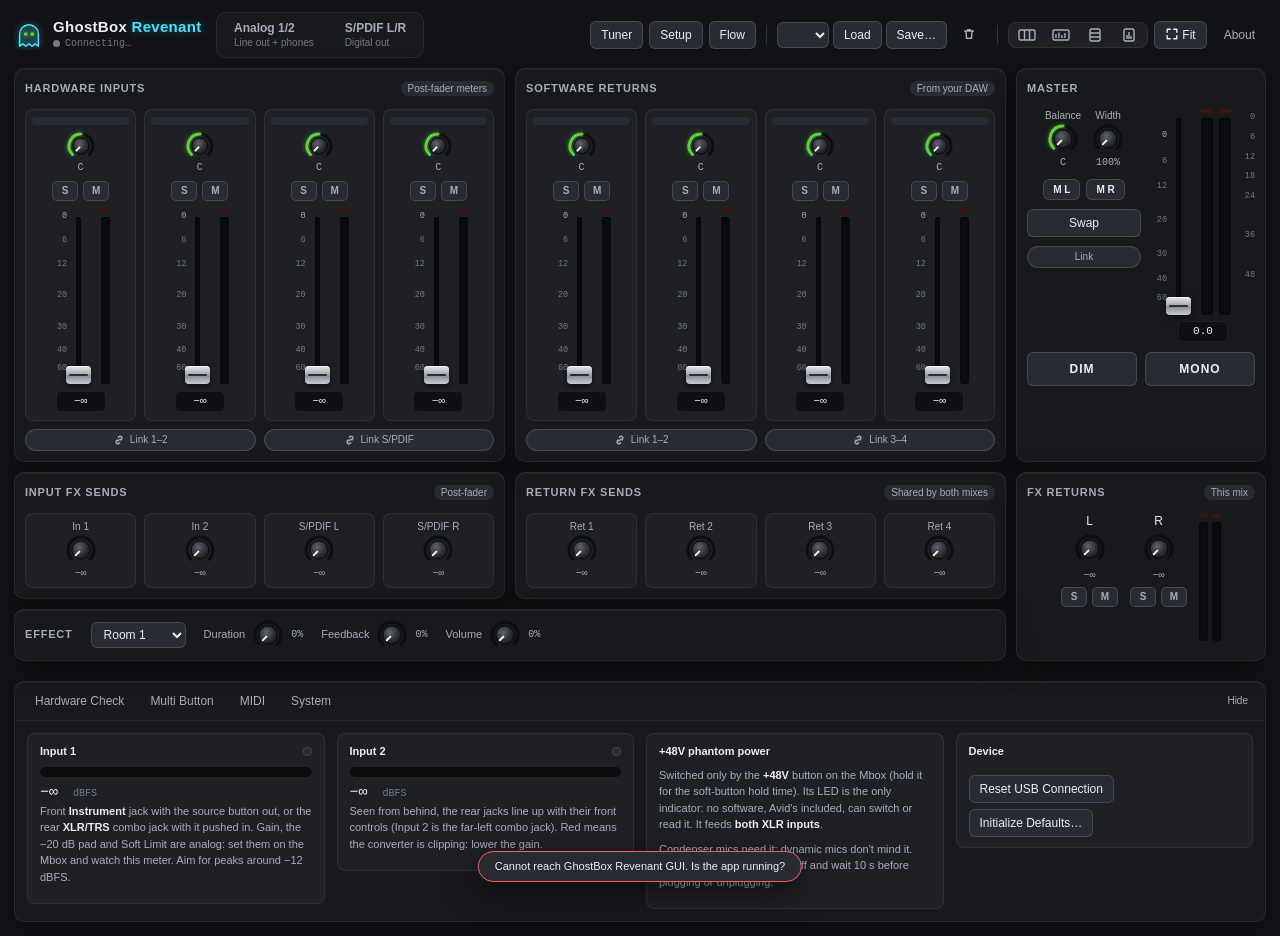
==== Sources/UI/index.html @ afae53c6 "GhostBox Revenant 1.0.0 release candidate An independent macOS Core Audio driver and control panel f" ====
<!DOCTYPE html>
<html lang="en">
<head>
<meta charset="utf-8">
<meta name="viewport" content="width=device-width, initial-scale=1">
<title>GhostBox Revenant</title>
<link rel="stylesheet" href="css/tokens.css">
<link rel="stylesheet" href="css/base.css">
<link rel="stylesheet" href="css/console.css">
<link rel="stylesheet" href="css/controls.css">
<link rel="stylesheet" href="css/panels.css">
<link rel="stylesheet" href="css/layouts.css">
<script type="module" src="js/app.js"></script>
</head>
<body>
<div id="viewport">
<div id="app">

    <header class="topbar">
        <div class="brand" title="GhostBox Revenant: operations center for the Avid Mbox 3">
            <svg class="brand-mark" viewBox="0 0 32 32" aria-hidden="true">
                <path d="M6 28V15a10 10 0 0 1 20 0v13l-3.33-2.5L19.33 28 16 25.5 12.67 28 9.33 25.5z"/>
                <circle cx="12.5" cy="15" r="2"/><circle cx="19.5" cy="15" r="2"/>
            </svg>
            <div class="brand-text">
                <span class="brand-name">GhostBox <b>Revenant</b></span>
                <span class="brand-sub"><span id="brandDot" class="brand-dot"></span><span id="brandSub">Connecting…</span></span>
            </div>
        </div>
        <nav class="mix-switch" role="tablist" aria-label="Stereo mix">
            <button id="tabAnalog" role="tab" data-action="mix" data-arg="analog" title="Mix for Outputs 1/2 and the headphones (⌘1)">
                <span class="seg-title">Analog 1/2</span><span class="seg-sub">Line out + phones</span>
            </button>
            <button id="tabSpdif" role="tab" data-action="mix" data-arg="spdif" title="Mix for Outputs 3/4, the S/PDIF output (⌘2)">
                <span class="seg-title">S/PDIF L/R</span><span class="seg-sub">Digital out</span>
            </button>
        </nav>
        <div class="toolbar">
            <button id="btnTuner" data-action="tuner" title="Tuner (⌘T); also Dim + Mono on the Mbox">Tuner</button>
            <button data-action="setup" title="Clock, latency and panel options (⌘,)">Setup</button>
            <button data-action="flow" title="Signal flow diagram">Flow</button>
            <span class="sep"></span>
            <div class="presets">
                <select id="presetSelect" aria-label="Presets" title="Saved mixer settings"></select>
                <button data-action="loadPreset" title="Load the selected preset">Load</button>
                <button data-action="savePreset" title="Save the current settings as a preset">Save…</button>
                <button class="ghost" data-action="deletePreset" title="Delete the selected preset" aria-label="Delete preset" data-icon="trash"></button>
            </div>
            <span class="sep"></span>
            <div class="segmented layout-switch" role="radiogroup" aria-label="Layout">
                <button data-action="layout" data-arg="horizontal" title="Horizontal (⌥⌘1)" data-icon="horizontal"></button>
                <button data-action="layout" data-arg="horizontal_meters" title="Horizontal, meters only (⌥⌘2)" data-icon="horizontalMeters"></button>
                <button data-action="layout" data-arg="vertical" title="Vertical (⌥⌘3)" data-icon="vertical"></button>
                <button data-action="layout" data-arg="vertical_meters" title="Vertical, meters only (⌥⌘4)" data-icon="verticalMeters"></button>
            </div>
            <button id="btnFit" class="toggle" data-action="fit" title="Fit the whole panel in the window (⌘9)" data-icon="fit"> Fit</button>
            <button class="ghost" data-action="about" title="About GhostBox Revenant GUI">About</button>
        </div>
    </header>

    <div id="banners">
        <div id="bannerOffline" class="banner warn" hidden><span>Mbox 3 not connected. Plug it in: your mix is restored automatically.</span></div>
        <div id="bannerSolo" class="banner solo" hidden><span>Solo is on, so only soloed channels are heard.</span>
            <button data-action="clearSolos">Clear solos</button></div>
        <div id="bannerDriver" class="banner info" hidden><span id="bannerDriverText"></span>
            <button id="bannerDriverAction" class="primary" data-action="installDriver" hidden>Install Driver…</button>
            <button data-action="dismissDriverBanner">Dismiss</button></div>
    </div>

    <main class="console">
        <section class="group">
            <header class="group-head"><h2>Hardware Inputs</h2><span id="meterModeBadge" class="badge">Post-fader meters</span></header>
            <div id="hwStrips" class="strips"></div>
            <div class="links">
                <button id="link_hw12" class="link" data-action="link" data-arg="hw12" title="Link Inputs 1 and 2 (faders, solo, mute, sends)">Link 1–2</button>
                <button id="link_hw34" class="link" data-action="link" data-arg="hw34" title="Link the S/PDIF inputs">Link S/PDIF</button>
            </div>
        </section>
        <section class="group">
            <header class="group-head"><h2>Software Returns</h2><span class="badge">From your DAW</span></header>
            <div id="swStrips" class="strips"></div>
            <div class="links">
                <button id="link_sw12" class="link" data-action="link" data-arg="sw12" title="Link Returns 1 and 2">Link 1–2</button>
                <button id="link_sw34" class="link" data-action="link" data-arg="sw34" title="Link Returns 3 and 4">Link 3–4</button>
            </div>
        </section>
        <section id="master" class="group master"></section>
    </main>

    <section class="effects">
        <div class="group sends">
            <header class="group-head"><h2>Input FX Sends</h2><span id="fxSendModeBadge" class="badge">Post-fader</span></header>
            <div id="hwSends" class="send-row"></div>
        </div>
        <div class="group sends">
            <header class="group-head"><h2>Return FX Sends</h2><span class="badge">Shared by both mixes</span></header>
            <div id="swSends" class="send-row"></div>
        </div>
        <div id="fxReturns" class="group fxret"></div>
        <div id="dsp" class="group dsp"></div>
    </section>

    <footer id="statusbar" class="statusbar"></footer>

    <section id="tools" class="tools">
        <header class="tools-head">
            <nav role="tablist" aria-label="Tools">
                <button data-action="toolsTab" data-arg="hardware">Hardware Check</button>
                <button data-action="toolsTab" data-arg="multi">Multi Button</button>
                <button data-action="toolsTab" data-arg="midi">MIDI</button>
                <button data-action="toolsTab" data-arg="system">System</button>
            </nav>
            <span class="grow"></span>
            <button id="btnTools" class="ghost mini" data-action="tools" title="Show or hide this panel (⌥⌘T)">Hide</button>
        </header>
        <div class="tools-body">

            <div data-pane="hardware" class="cards">
                <div class="card">
                    <h3>Input 1 <span id="hcLed0" class="led" title="Sig/Clip"></span></h3>
                    <div class="level"><div id="hcBar0" class="fill"></div></div>
                    <div class="level-db"><span id="hcDb0">−∞</span> <small>dBFS</small><small id="hcPeak0"></small></div>
                    <p class="note">Front <strong>Instrument</strong> jack with the source button out, or the rear <strong>XLR/TRS</strong> combo jack with it pushed in. Gain, the −20 dB pad and Soft Limit are analog: set them on the Mbox and watch this meter. Aim for peaks around −12 dBFS.</p>
                </div>
                <div class="card">
                    <h3>Input 2 <span id="hcLed1" class="led" title="Sig/Clip"></span></h3>
                    <div class="level"><div id="hcBar1" class="fill"></div></div>
                    <div class="level-db"><span id="hcDb1">−∞</span> <small>dBFS</small><small id="hcPeak1"></small></div>
                    <p class="note">Seen from behind, the rear jacks line up with their front controls (Input 2 is the far-left combo jack). Red means the converter is clipping: lower the gain.</p>
                </div>
                <div class="card">
                    <h3>+48V phantom power</h3>
                    <p class="note">Switched only by the <strong>+48V</strong> button on the Mbox (hold it for the soft-button hold time). Its LED is the only indicator: no software, Avid's included, can switch or read it. It feeds <strong>both XLR inputs</strong>.</p>
                    <p class="note">Condenser mics need it; dynamic mics don't mind it. With <strong>ribbon mics</strong>, switch it off and wait 10 s before plugging or unplugging.</p>
                </div>
                <div class="card">
                    <h3>Device</h3>
                    <dl id="hcDevice"></dl>
                    <div class="row">
                        <button data-action="reenumerate" title="Software replug: fixes a Mbox that ignores playback">Reset USB Connection</button>
                        <button data-action="initialize">Initialize Defaults…</button>
                    </div>
                </div>
            </div>

            <div data-pane="multi" class="cards" hidden>
                <div class="card">
                    <h3>1. Teach it the button</h3>
                    <p class="note">The Multi button talks to the computer over the Mbox's <strong>Control</strong> MIDI port. Click <strong>Learn</strong>, then press Multi on the Mbox once.</p>
                    <div class="row">
                        <button id="multiLearn" class="toggle" data-action="multiLearn">Learn</button>
                        <button data-action="multiForget">Forget</button>
                        <span id="multiTrigger" class="num muted">not learned</span>
                    </div>
                </div>
                <div class="card">
                    <h3>2. Choose what it does</h3>
                    <select id="multiAction" data-change="multiAction" style="width:100%"></select>
                    <p class="note" style="margin-top:8px">Play/Pause, Space Bar and Record send key presses (macOS asks once for Accessibility permission). <strong>Forward to DAW</strong> resends the message on a virtual MIDI port called <em>Mbox 3 Multi Button</em>: map it with your DAW's MIDI learn.</p>
                </div>
                <div class="card">
                    <h3>Soft button hold time</h3>
                    <select id="multiHold" data-change="holdTime">
                        <option value="250">250 ms</option><option value="500">500 ms</option>
                        <option value="750">750 ms</option><option value="1000">1 s</option>
                    </select>
                    <p class="note" style="margin-top:8px">How long to hold the soft buttons (Multi, +48V, Mono, Dim). Last Multi action: <span id="multiLast" class="num">none</span></p>
                </div>
            </div>

            <div data-pane="midi" class="cards" hidden>
                <div class="card" style="grid-column: span 2">
                    <h3>MIDI from the Mbox <span id="midiCount" class="badge">0 messages</span></h3>
                    <div id="midiLog" class="log">No MIDI received yet.</div>
                    <p class="note" style="margin-top:8px"><strong>External</strong> is the 5-pin MIDI In/Out on the back: it works in every app through Audio MIDI Setup. <strong>Control</strong> is Avid's control port, which carries the Multi button and the tuner.</p>
                </div>
                <div class="card">
                    <h3>Patch names</h3>
                    <div id="midiFiles" class="list">Scanning…</div>
                    <div class="row">
                        <button data-action="openAMS">Open Audio MIDI Setup</button>
                        <button class="ghost" data-action="rescan">Rescan</button>
                    </div>
                </div>
            </div>

            <div data-pane="system" class="cards" hidden>
                <div class="card">
                    <h3>This Mac</h3>
                    <dl id="sysInfo"><dt>Loading…</dt><dd></dd></dl>
                    <div class="row"><button data-action="revealData">Show Settings Folder</button><button class="ghost" data-action="rescan">Refresh</button></div>
                </div>
                <div class="card">
                    <h3>Recording space</h3>
                    <div class="row" style="margin-top:0">
                        <input id="calcTracks" type="number" min="1" max="256" value="16" style="width:62px" data-input="calc"> tracks ×
                        <input id="calcMinutes" type="number" min="1" max="600" value="60" style="width:62px" data-input="calc"> min
                    </div>
                    <div class="row">
                        <select id="calcFormat" data-change="calc">
                            <option value="16">16-bit</option><option value="24" selected>24-bit</option><option value="32">32-bit float</option>
                        </select>
                        <select id="calcRate" data-change="calc">
                            <option>44100</option><option selected>48000</option><option>88200</option><option>96000</option>
                        </select>
                    </div>
                    <div id="calcResult" class="level-db" style="margin-top:10px"></div>
                    <p class="note" style="margin-top:6px">Mono tracks, uncompressed. Disable disk sleep for long sessions.</p>
                </div>
            </div>

        </div>
    </section>

</div>
</div>

<dialog id="dlgSetup" aria-labelledby="setupTitle">
    <div class="dlg-head"><h2 id="setupTitle">Setup</h2><button data-action="closeDialog">Done</button></div>
    <div class="dlg-body" id="setupBody"></div>
</dialog>

<dialog id="dlgTuner" aria-labelledby="tunerTitle">
    <div class="dlg-head"><h2 id="tunerTitle">Tuner</h2><span class="badge">Also: Dim + Mono on the Mbox</span><button data-action="closeTuner">Done</button></div>
    <div class="dlg-body tuner">
        <div id="tunerNote" class="note">–</div>
        <div id="tunerCents" class="cents">Play a single note</div>
        <div class="scale"><div class="zone"></div><div class="ticks"></div><div id="tunerNeedle" class="needle"></div></div>
        <div class="legend"><span>−50 ¢</span><span>0</span><span>+50 ¢</span></div>
        <div class="leds">
            <span>Input 1 LED <span id="tunerLed0" class="led"></span> flat</span>
            <span>Input 2 LED <span id="tunerLed1" class="led"></span> sharp</span>
        </div>
        <div id="tunerSource" class="source">Listening to the Mbox's own tuner.</div>
        <div id="tunerMic" class="row" style="justify-content:center; margin-top:8px" hidden>
            <select id="tunerInput" data-change="tunerInput" style="min-width:220px"></select>
        </div>
        <div class="row" style="justify-content:center; margin-top:8px">
            <button id="tunerMicToggle" class="ghost mini" data-action="tunerMic">Use a microphone instead</button>
        </div>
    </div>
</dialog>

<dialog id="dlgFlow" aria-labelledby="flowTitle" style="width:min(760px, 94vw)">
    <div class="dlg-head"><h2 id="flowTitle">Signal flow</h2><button data-action="closeDialog">Done</button></div>
    <div class="dlg-body flow" id="flowBody"></div>
</dialog>

<dialog id="dlgAbout" aria-labelledby="aboutTitle">
    <div class="dlg-head"><h2 id="aboutTitle">About</h2><button data-action="closeDialog">Done</button></div>
    <div class="dlg-body" id="aboutBody"></div>
</dialog>

<div id="toast" role="status" aria-live="polite"></div>
</body>
</html>
---- Sources/UI/css/tokens.css ----
/* Design tokens. Every colour and size the panel uses is defined here. */
:root {
    color-scheme: dark;

    --bg: #121316;
    --surface-1: #18191d;       /* groups */
    --surface-2: #1e2025;       /* strips, cards */
    --surface-3: #282b32;       /* controls */
    --surface-4: #33363e;       /* hover */
    --line: rgba(255, 255, 255, 0.07);
    --line-strong: rgba(255, 255, 255, 0.14);

    --text: #eceef2;
    --text-2: #a9adb7;
    --text-3: #747985;

    --accent: #f5a524;          /* selection: active mix, focus (Avid amber) */
    --accent-soft: rgba(245, 165, 36, 0.16);
    --on: #5fd13f;              /* on / signal / linked */
    --on-soft: rgba(95, 209, 63, 0.16);
    --solo: #f2c94c;
    --mute: #ff5c5c;
    --clip: #ff3b30;
    --info: #4cc2ff;
    --fx: #b17cff;
    --ghost: #48e1ff;           /* brand only */

    --meter-low: #3ecf5e;
    --meter-mid: #e9c23a;
    --meter-high: #ff4b3e;

    --radius: 10px;
    --radius-sm: 6px;
    --shadow: 0 1px 0 rgba(255, 255, 255, 0.04) inset, 0 8px 24px rgba(0, 0, 0, 0.35);

    --font: -apple-system, BlinkMacSystemFont, "SF Pro Text", "Helvetica Neue", sans-serif;
    --mono: ui-monospace, "SF Mono", Menlo, monospace;
    --fs: 12px;
    --fs-small: 11px;
    --fs-tiny: 10px;

    --gap: 10px;
    --master-w: 250px;
    --strip-w: 72px;
    --fader-h: 176px;
    --knob: 30px;
}
---- Sources/UI/css/base.css ----
/* Reset, typography and the basic widgets (buttons, selects, inputs, badges, banners). */
* { box-sizing: border-box; }
html, body { margin: 0; height: 100%; }
body {
    background: var(--bg);
    color: var(--text);
    font: var(--fs)/1.35 var(--font);
    -webkit-font-smoothing: antialiased;
    user-select: none;
    -webkit-user-select: none;
    overflow-x: hidden;
}
input, textarea, [contenteditable] { user-select: text; -webkit-user-select: text; }
h2, h3, h4 { margin: 0; font-weight: 600; }
p { margin: 0 0 8px; }
[hidden] { display: none !important; }
.num { font-family: var(--mono); font-variant-numeric: tabular-nums; }
.muted { color: var(--text-2); }
.dim { color: var(--text-3); }
.sr-only { position: absolute; width: 1px; height: 1px; overflow: hidden; clip: rect(0 0 0 0); }

/* Buttons */
button {
    font: inherit;
    color: var(--text);
    background: var(--surface-3);
    border: 1px solid var(--line-strong);
    border-radius: var(--radius-sm);
    padding: 5px 10px;
    cursor: pointer;
    transition: background 0.12s, border-color 0.12s, color 0.12s, box-shadow 0.12s;
}
button:hover { background: var(--surface-4); }
button:active { transform: translateY(0.5px); }
button:disabled { opacity: 0.4; cursor: default; }
button:focus-visible, select:focus-visible, input:focus-visible, [tabindex]:focus-visible {
    outline: 2px solid var(--accent);
    outline-offset: 1px;
}
button.primary { background: var(--accent); border-color: transparent; color: #1a1305; font-weight: 600; }
button.primary:hover { filter: brightness(1.08); }
button.danger { color: var(--mute); }
button.ghost { background: transparent; border-color: transparent; color: var(--text-2); }
button.ghost:hover { background: var(--surface-3); color: var(--text); }
button.mini { padding: 2px 8px; font-size: var(--fs-tiny); }
button.toggle.on { background: var(--accent-soft); border-color: var(--accent); color: var(--accent); }
button .icon { width: 14px; height: 14px; vertical-align: -2px; fill: none; stroke: currentColor; stroke-width: 1.6;
    stroke-linecap: round; stroke-linejoin: round; }

select, input[type=text], input[type=number] {
    font: inherit;
    color: var(--text);
    background: var(--surface-3);
    border: 1px solid var(--line-strong);
    border-radius: var(--radius-sm);
    padding: 4px 8px;
}
select { padding-right: 22px; }
input[type=checkbox] { accent-color: var(--accent); width: 14px; height: 14px; vertical-align: -2px; }
label { cursor: pointer; }

/* Segmented control */
.segmented { display: inline-flex; background: var(--surface-2); border: 1px solid var(--line); border-radius: 8px; padding: 2px; gap: 2px; }
.segmented button { border: 0; background: transparent; color: var(--text-2); padding: 4px 10px; border-radius: 6px; }
.segmented button:hover { color: var(--text); background: var(--surface-3); }
.segmented button.on { background: var(--surface-4); color: var(--text); box-shadow: 0 1px 2px rgba(0, 0, 0, 0.4); }
.segmented button:disabled { opacity: 0.35; }

.badge {
    font-size: var(--fs-tiny);
    color: var(--text-2);
    background: var(--surface-3);
    border-radius: 999px;
    padding: 1px 7px;
    white-space: nowrap;
}

/* Banners under the top bar */
.banner {
    display: flex; align-items: center; gap: 10px;
    margin: 0 0 var(--gap);
    padding: 7px 12px;
    border-radius: var(--radius-sm);
    border: 1px solid var(--line-strong);
    background: var(--surface-2);
    font-size: var(--fs-small);
}
.banner::before { content: ""; width: 8px; height: 8px; border-radius: 50%; flex: none; background: currentColor; }
.banner.warn { color: var(--accent); }
.banner.solo { color: var(--solo); }
.banner.info { color: var(--info); }
.banner span { color: var(--text); flex: 1; }
.banner button { padding: 2px 10px; font-size: var(--fs-tiny); }

/* LEDs */
.led { display: inline-block; width: 9px; height: 9px; border-radius: 50%; background: #2a2c31; border: 1px solid rgba(255, 255, 255, 0.12); vertical-align: -1px; }
.led.green { background: var(--on); box-shadow: 0 0 7px var(--on); border-color: transparent; }
.led.red { background: var(--clip); box-shadow: 0 0 7px var(--clip); border-color: transparent; }
.led.amber { background: var(--accent); box-shadow: 0 0 7px var(--accent); border-color: transparent; }

/* Toast */
#toast {
    position: fixed; left: 50%; bottom: 18px; transform: translate(-50%, 20px);
    background: rgba(40, 43, 50, 0.96); border: 1px solid var(--line-strong); border-radius: 999px;
    padding: 7px 16px; font-size: var(--fs-small); color: var(--text);
    box-shadow: 0 10px 30px rgba(0, 0, 0, 0.5);
    opacity: 0; pointer-events: none; transition: opacity 0.18s, transform 0.18s; z-index: 50;
}
#toast.show { opacity: 1; transform: translate(-50%, 0); }
#toast.error { border-color: var(--mute); }
---- Sources/UI/css/console.css ----
/* The console: top bar, mixer groups, channel strips, master, effects and the status bar. */
#app { max-width: 1480px; margin: 0 auto; padding: 12px 14px 14px; transform-origin: 0 0; }

/* Top bar */
.topbar { display: flex; align-items: center; gap: 12px; margin-bottom: var(--gap); flex-wrap: wrap; }
.brand { display: flex; align-items: center; gap: 9px; min-width: 190px; }
.brand-mark { width: 30px; height: 30px; flex: none; }
.brand-mark path { fill: rgba(72, 225, 255, 0.12); stroke: var(--ghost); stroke-width: 1.6; stroke-linejoin: round;
    filter: drop-shadow(0 0 4px rgba(72, 225, 255, 0.55)); }
.brand-mark circle { fill: var(--on); filter: drop-shadow(0 0 3px var(--on)); }
.brand-text { display: flex; flex-direction: column; gap: 1px; }
.brand-name { font-size: 15px; font-weight: 800; letter-spacing: 0.3px; line-height: 1.1; }
.brand-name b { color: var(--ghost); font-weight: 800; text-shadow: 0 0 10px rgba(72, 225, 255, 0.35); }
.brand-sub { display: flex; align-items: center; gap: 5px; font-size: var(--fs-tiny); color: var(--text-3); font-family: var(--mono); }
.brand-dot { width: 7px; height: 7px; border-radius: 50%; background: var(--text-3); transition: background 0.2s; flex: none; }
.brand-dot.on { background: var(--on); box-shadow: 0 0 8px var(--on); }

.mix-switch { display: flex; background: var(--surface-1); border: 1px solid var(--line); border-radius: 10px; padding: 3px; gap: 3px; }
.mix-switch button { display: flex; flex-direction: column; align-items: flex-start; border: 0; background: transparent; padding: 4px 14px; border-radius: 7px; }
.mix-switch button:hover { background: var(--surface-3); }
.mix-switch .seg-title { font-weight: 600; color: var(--text-2); }
.mix-switch .seg-sub { font-size: var(--fs-tiny); color: var(--text-3); }
.mix-switch button.on { background: var(--accent-soft); box-shadow: inset 0 0 0 1px var(--accent); }
.mix-switch button.on .seg-title { color: var(--accent); }

.toolbar { display: flex; align-items: center; gap: 6px; margin-left: auto; flex-wrap: wrap; }
.toolbar .sep { width: 1px; height: 20px; background: var(--line-strong); margin: 0 4px; }
.toolbar .presets { display: flex; gap: 4px; align-items: center; }
.toolbar .presets select { max-width: 160px; }
.layout-switch button { padding: 3px 7px; }
.layout-switch svg { width: 18px; height: 14px; display: block; fill: none; stroke: currentColor; stroke-width: 1.4; }
#btnTuner.on { background: var(--on-soft); border-color: var(--on); color: var(--on); }

/* Groups */
.console, .effects { display: grid; grid-template-columns: minmax(0, 1fr) minmax(0, 1fr) var(--master-w); gap: var(--gap); }
.console { margin-bottom: var(--gap); }
.group { background: var(--surface-1); border: 1px solid var(--line); border-radius: var(--radius); padding: 10px; box-shadow: var(--shadow); min-width: 0; }
.group-head { display: flex; align-items: center; gap: 8px; margin-bottom: 10px; min-height: 20px; }
.group-head h2 { font-size: var(--fs-small); text-transform: uppercase; letter-spacing: 0.8px; color: var(--text-2); }
.group-head .badge { margin-left: auto; }
.group-head .badge + .badge { margin-left: 0; }

/* Channel strips */
.strips { display: grid; grid-template-columns: repeat(4, minmax(var(--strip-w), 1fr)); gap: 8px; }
.strip {
    background: var(--surface-2); border: 1px solid var(--line); border-radius: 8px;
    padding: 7px 6px 8px; display: flex; flex-direction: column; align-items: center; gap: 7px; min-width: 0;
}
.strip-name {
    width: 100%; text-align: center; font-size: var(--fs-small); font-weight: 600;
    padding: 3px 4px; border-radius: 5px; background: var(--surface-3); color: var(--text);
    white-space: nowrap; overflow: hidden; text-overflow: ellipsis; cursor: text; border: 1px solid transparent;
}
.strip-name:hover { border-color: var(--line-strong); }
input.strip-name { cursor: text; outline: none; border-color: var(--accent); }
.strip .pan { display: flex; flex-direction: column; align-items: center; gap: 1px; }
.strip .pan-value, .knob-value { font-size: var(--fs-tiny); color: var(--text-2); font-family: var(--mono); font-variant-numeric: tabular-nums; min-height: 13px; }
.sm { display: flex; gap: 5px; }
.sm button { width: 26px; height: 20px; padding: 0; border-radius: 5px; font-size: var(--fs-tiny); font-weight: 800; color: var(--text-2); }
.sm button.solo.on { background: var(--solo); color: #241c00; border-color: transparent; box-shadow: 0 0 8px rgba(242, 201, 76, 0.55); }
.sm button.mute.on { background: var(--mute); color: #2a0606; border-color: transparent; box-shadow: 0 0 8px rgba(255, 92, 92, 0.5); }
.strip .fader-meter { display: flex; align-items: stretch; gap: 6px; height: var(--fader-h); }
.readout {
    font-family: var(--mono); font-variant-numeric: tabular-nums; font-size: var(--fs-small);
    background: #0f1013; border: 1px solid var(--line); border-radius: 5px; padding: 2px 6px; min-width: 50px; text-align: center;
    color: var(--text);
}
.readout.unity { color: var(--on); }

.links { display: grid; grid-template-columns: 1fr 1fr; gap: 8px; margin-top: 8px; }
button.link { font-size: var(--fs-tiny); color: var(--text-2); display: flex; align-items: center; justify-content: center; gap: 5px; border-radius: 999px; padding: 3px 0; }
button.link.on { background: var(--on-soft); border-color: rgba(95, 209, 63, 0.6); color: var(--on); }
button.link svg { width: 12px; height: 12px; fill: none; stroke: currentColor; stroke-width: 1.8; stroke-linecap: round; }

/* Master */
.master .master-body { display: flex; gap: 10px; align-items: stretch; }
.master .master-controls { display: flex; flex-direction: column; gap: 9px; align-items: center; flex: 1; }
.master .knob-row { display: flex; gap: 12px; }
.master .knob-cell { display: flex; flex-direction: column; align-items: center; gap: 2px; font-size: var(--fs-tiny); color: var(--text-2); }
.master .master-fader { display: flex; flex-direction: column; align-items: center; gap: 6px; }
.master .master-fader .fader-meter { display: flex; gap: 6px; height: calc(var(--fader-h) + 30px); }
.master .pair { display: flex; gap: 6px; }
.master .pair button { padding: 3px 9px; font-size: var(--fs-tiny); font-weight: 700; }
.master .pair button.on { background: var(--mute); color: #2a0606; border-color: transparent; }
.master .master-controls button.link { width: 100%; max-width: 120px; padding: 3px 10px; }
.master .master-controls #masterSwap { width: 100%; max-width: 120px; }
#masterSwap.on { background: var(--accent-soft); color: var(--accent); border-color: var(--accent); }
.master .globals { display: grid; grid-template-columns: 1fr 1fr; gap: 8px; margin-top: 10px; }
.master .globals button { padding: 8px 0; font-weight: 800; letter-spacing: 1px; }
#btnDim.on { background: var(--accent); color: #1a1305; border-color: transparent; box-shadow: 0 0 12px rgba(245, 165, 36, 0.45); }
#btnMono.on { background: var(--on); color: #0b1d05; border-color: transparent; box-shadow: 0 0 12px rgba(95, 209, 63, 0.45); }
.master .outputs { display: none; justify-content: center; gap: 22px; padding: 6px 0; }
.master .outputs .pair-meter { display: flex; flex-direction: column; align-items: center; gap: 4px; font-size: var(--fs-tiny); color: var(--text-2); }
.master .outputs .meters { display: flex; gap: 4px; height: 240px; }

/* Effects row */
.effects { grid-template-rows: auto auto; margin-bottom: var(--gap); }
.sends .send-row { display: grid; grid-template-columns: repeat(4, 1fr); gap: 8px; }
.send { background: var(--surface-2); border: 1px solid var(--line); border-radius: 8px; padding: 6px 4px; display: flex; flex-direction: column; align-items: center; gap: 2px; }
.send .send-name { font-size: var(--fs-tiny); color: var(--text-2); white-space: nowrap; overflow: hidden; text-overflow: ellipsis; max-width: 100%; }
.fxret { grid-row: span 2; }
.fxret .fxret-body { display: flex; gap: 12px; align-items: stretch; justify-content: center; }
.fxret .side { display: flex; flex-direction: column; align-items: center; gap: 5px; }
.fxret .fx-meters { display: flex; gap: 4px; height: 128px; }
.dsp { grid-column: span 2; display: flex; align-items: center; gap: 18px; flex-wrap: wrap; }
.dsp .group-head { margin: 0; }
.dsp .dsp-effect { display: flex; align-items: center; gap: 8px; }
.dsp .knob-cell { display: flex; align-items: center; gap: 8px; font-size: var(--fs-small); color: var(--text-2); }
.dsp .knob-cell.disabled { opacity: 0.35; }

/* Status bar */
.statusbar { display: flex; align-items: center; gap: 6px; flex-wrap: wrap; margin-bottom: var(--gap); font-size: var(--fs-tiny); }
.chip {
    display: inline-flex; align-items: center; gap: 6px; padding: 3px 9px; border-radius: 999px;
    background: var(--surface-1); border: 1px solid var(--line); color: var(--text-2); white-space: nowrap;
}
.chip b { color: var(--text); font-weight: 600; }
.chip .led { width: 7px; height: 7px; }
button.chip { cursor: pointer; font-size: var(--fs-tiny); }
button.chip:hover { border-color: var(--line-strong); color: var(--text); }
.statusbar .spacer { flex: 1; }
---- Sources/UI/css/controls.css ----
/* Custom controls: rotary knob, fader, meter. Rendered by js/controls/*. */

/* Knob */
.knob { position: relative; width: var(--knob); height: var(--knob); cursor: ns-resize; touch-action: none; border-radius: 50%; flex: none; }
.knob svg { display: block; overflow: visible; }
.knob .track { fill: none; stroke: #0d0e11; stroke-linecap: round; }
.knob .arc { fill: none; stroke: var(--on); stroke-linecap: round; filter: drop-shadow(0 0 2px rgba(95, 209, 63, 0.55)); }
.knob.fx .arc { stroke: var(--fx); filter: drop-shadow(0 0 2px rgba(177, 124, 255, 0.55)); }
.knob .body { fill: url(#knobGrad); stroke: #08090b; stroke-width: 1; }
.knob .ptr { stroke: #f2f3f5; stroke-linecap: round; }
.knob:hover .body { filter: brightness(1.15); }

/* Fader: scale | track with cap */
.fader { position: relative; width: 44px; height: 100%; cursor: ns-resize; touch-action: none; flex: none; border-radius: 6px; }
.fader .scale { position: absolute; left: 0; top: 9px; bottom: 9px; width: 16px; pointer-events: none; }
.fader .tick { position: absolute; right: 0; transform: translateY(-50%); font-size: 8.5px; color: var(--text-3); font-family: var(--mono); }
.fader .tick.unity { color: var(--text-2); }
.fader .rail { position: absolute; left: 25px; top: 9px; bottom: 9px; width: 5px; border-radius: 3px; background: #0b0c0e; box-shadow: inset 0 1px 2px rgba(0, 0, 0, 0.8); }
.fader .rail-fill { position: absolute; left: 0; right: 0; bottom: 0; border-radius: 3px; background: linear-gradient(0deg, rgba(95, 209, 63, 0.15), rgba(95, 209, 63, 0.55)); }
.fader .unity-mark { position: absolute; left: 19px; width: 17px; height: 1px; background: var(--line-strong); }
.fader .cap {
    position: absolute; left: 15px; width: 25px; height: 18px; margin-top: -9px; border-radius: 4px;
    background: linear-gradient(180deg, #e9eaee, #a6a9b1 46%, #8b8e96 54%, #c9cbd1);
    box-shadow: 0 2px 5px rgba(0, 0, 0, 0.6), inset 0 1px 0 rgba(255, 255, 255, 0.6);
}
.fader .cap::after { content: ""; position: absolute; left: 3px; right: 3px; top: 8px; height: 2px; background: #2b2d33; border-radius: 1px; }
.fader:hover .cap { filter: brightness(1.06); }
.fader.dragging .cap { filter: brightness(1.12); }

/* Meter: clip LED over a bar with a peak line */
.meter { position: relative; display: flex; flex-direction: column; align-items: center; gap: 4px; width: 9px; height: 100%; cursor: pointer; flex: none; }
.meter .clip { width: 9px; height: 5px; border-radius: 2px; background: #3a1515; flex: none; }
.meter .clip.on { background: var(--clip); box-shadow: 0 0 6px var(--clip); }
.meter .bar { position: relative; flex: 1; width: 100%; border-radius: 3px; background: #0b0c0e; overflow: hidden; box-shadow: inset 0 1px 2px rgba(0, 0, 0, 0.8); }
.meter .fill {
    position: absolute; inset: 0; transform-origin: 50% 100%; transform: scaleY(0);
    background: linear-gradient(0deg, var(--meter-low) 0%, var(--meter-low) 70%, var(--meter-mid) 86%, var(--meter-high) 100%);
    transition: transform 70ms linear;
}
.meter .peak { position: absolute; left: 0; right: 0; height: 2px; bottom: 0; background: #f2f3f5; opacity: 0; transition: opacity 0.3s; }
.meter .peak.show { opacity: 0.85; }
.meter.wide { width: 12px; }
.meter.wide .clip { width: 12px; }

/* dB scale next to big meters */
.meter-scale { position: relative; width: 18px; height: 100%; font-size: 8.5px; color: var(--text-3); font-family: var(--mono); flex: none; }
.meter-scale span { position: absolute; right: 0; transform: translateY(50%); }
---- Sources/UI/css/panels.css ----
/* The tools panel (Hardware Check, Multi Button, MIDI, System) and the dialogs. */
.tools { background: var(--surface-1); border: 1px solid var(--line); border-radius: var(--radius); box-shadow: var(--shadow); }
.tools-head { display: flex; align-items: center; gap: 6px; padding: 6px 8px; border-bottom: 1px solid var(--line); }
.tools.closed .tools-head { border-bottom: 0; }
.tools-head nav { display: flex; gap: 2px; }
.tools-head nav button { border: 0; background: transparent; color: var(--text-2); padding: 5px 12px; border-radius: 6px; }
.tools-head nav button:hover { color: var(--text); background: var(--surface-3); }
.tools-head nav button.on { color: var(--accent); background: var(--accent-soft); }
.tools-head .grow { flex: 1; }
.tools-body { padding: 12px; }
.tools.closed .tools-body { display: none; }

.cards { display: grid; gap: 12px; grid-template-columns: repeat(auto-fit, minmax(230px, 1fr)); align-items: start; }
.card { background: var(--surface-2); border: 1px solid var(--line); border-radius: 8px; padding: 10px 12px; min-width: 0; }
.card h3 { font-size: var(--fs-small); margin-bottom: 8px; display: flex; align-items: center; gap: 8px; }
.card h3 .led, .card h3 .badge { margin-left: auto; }
.card .note { font-size: var(--fs-small); color: var(--text-2); line-height: 1.5; }
.card .note strong { color: var(--text); font-weight: 600; }
.card .row { display: flex; gap: 6px; align-items: center; flex-wrap: wrap; margin-top: 8px; }
.card dl { display: grid; grid-template-columns: auto 1fr; gap: 3px 12px; margin: 0; font-size: var(--fs-small); }
.card dt { color: var(--text-3); }
.card dd { margin: 0; color: var(--text); overflow-wrap: anywhere; }

.level { height: 10px; background: #0b0c0e; border-radius: 5px; overflow: hidden; margin: 4px 0 6px; }
.level .fill { height: 100%; width: 100%; transform-origin: 0 50%; transform: scaleX(0); transition: transform 70ms linear;
    background: linear-gradient(90deg, var(--meter-low) 70%, var(--meter-mid) 86%, var(--meter-high)); }
.level-db { font-family: var(--mono); font-size: 15px; font-variant-numeric: tabular-nums; }
.level-db small { font-size: var(--fs-tiny); color: var(--text-3); margin-left: 6px; }

.log { font-family: var(--mono); font-size: var(--fs-tiny); background: #0e0f12; border: 1px solid var(--line); border-radius: 6px;
    padding: 6px 8px; height: 132px; overflow-y: auto; color: var(--text-2); line-height: 1.55; user-select: text; -webkit-user-select: text; }
.log b { color: var(--info); font-weight: 600; }
.list { font-size: var(--fs-small); color: var(--text-2); max-height: 92px; overflow-y: auto; line-height: 1.5; }

/* Dialogs */
dialog {
    background: var(--surface-1); color: var(--text); border: 1px solid var(--line-strong); border-radius: 14px;
    padding: 0; width: min(660px, 94vw); max-height: 90vh; box-shadow: 0 30px 80px rgba(0, 0, 0, 0.6);
}
dialog::backdrop { background: rgba(5, 6, 8, 0.6); }
dialog .dlg-head { display: flex; align-items: center; gap: 10px; padding: 12px 16px; border-bottom: 1px solid var(--line); }
dialog .dlg-head h2 { font-size: 14px; }
dialog .dlg-head button { margin-left: auto; }
dialog .dlg-body { padding: 14px 16px 16px; overflow-y: auto; max-height: calc(90vh - 52px); }
.field { display: grid; grid-template-columns: 150px 1fr; gap: 6px 14px; align-items: center; margin-bottom: 12px; }
.field > .label { color: var(--text-2); font-size: var(--fs-small); }
.field .hint { grid-column: 2; font-size: var(--fs-tiny); color: var(--text-3); line-height: 1.45; }
.section-title { font-size: var(--fs-tiny); text-transform: uppercase; letter-spacing: 0.9px; color: var(--text-3); margin: 6px 0 10px; }
.section { border-top: 1px solid var(--line); padding-top: 12px; margin-top: 4px; }
.checks { display: grid; gap: 8px; font-size: var(--fs-small); }

/* Tuner */
.tuner { text-align: center; }
.tuner .note { font-size: 64px; font-weight: 800; line-height: 1; letter-spacing: -1px; color: var(--text-3); margin: 6px 0 2px; }
.tuner .note.in-tune { color: var(--on); text-shadow: 0 0 24px rgba(95, 209, 63, 0.4); }
.tuner .note.close { color: var(--accent); }
.tuner .cents { font-size: 14px; font-variant-numeric: tabular-nums; color: var(--text-2); min-height: 20px; }
.tuner .scale { position: relative; height: 46px; margin: 16px 6px 6px; border-radius: 8px; background: #0e0f12; border: 1px solid var(--line); overflow: hidden; }
.tuner .zone { position: absolute; left: calc(50% - 3%); width: 6%; top: 0; bottom: 0; background: rgba(95, 209, 63, 0.14); }
.tuner .ticks { position: absolute; inset: 0; background: repeating-linear-gradient(90deg, transparent 0 calc(10% - 1px), rgba(255, 255, 255, 0.08) calc(10% - 1px) 10%); }
.tuner .needle { position: absolute; top: 4px; bottom: 4px; width: 4px; margin-left: -2px; left: 50%; border-radius: 2px; background: var(--accent); transition: left 0.08s; opacity: 0.25; }
.tuner .needle.live { opacity: 1; }
.tuner .legend { display: flex; justify-content: space-between; font-size: var(--fs-tiny); color: var(--text-3); margin: 0 6px; }
.tuner .leds { display: flex; justify-content: center; gap: 26px; margin: 14px 0 8px; font-size: var(--fs-small); color: var(--text-2); }
.tuner .source { font-size: var(--fs-small); color: var(--text-2); margin-top: 10px; }

/* Flow diagram and about */
.flow svg { width: 100%; background: #0f1013; border: 1px solid var(--line); border-radius: 8px; }
.about-hero { text-align: center; padding: 10px 0 16px; }
.about-hero .brand-mark { display: block; width: 56px; height: 56px; margin: 0 auto 8px; }
.about-hero .title { font-size: 22px; font-weight: 800; }
.about-hero .title b { color: var(--ghost); text-shadow: 0 0 12px rgba(72, 225, 255, 0.35); }
.about-hero .sub { color: var(--text-2); margin-top: 4px; }
.about-legal { color: var(--text-3); font-size: var(--fs-tiny); line-height: 1.45; margin-top: 10px; }
.about-links a { color: var(--ghost); text-decoration: none; }
.about-links a:hover { text-decoration: underline; }
---- Sources/UI/css/layouts.css ----
/* Layout variants: vertical, meters only, narrow windows, and Fit to Window. */

/* Vertical (the DCP's compact console stack) */
.layout-vertical #app { max-width: 640px; }
.layout-vertical .console, .layout-vertical .effects { grid-template-columns: minmax(0, 1fr); }
.layout-vertical .fxret { grid-row: auto; }
.layout-vertical .dsp { grid-column: auto; }
.layout-vertical .master .master-body { justify-content: center; }

/* Meters only: strips keep their meters, the master shows the four outputs */
.meters-only .strip .pan, .meters-only .strip .sm, .meters-only .strip .fader, .meters-only .strip .readout,
.meters-only .links, .meters-only .effects, .meters-only .master-body, .meters-only .master .globals,
.meters-only #copyMix { display: none !important; }
.meters-only .strip .fader-meter { height: 260px; }
.meters-only .strip .meter { width: 14px; }
.meters-only .strip .meter .clip { width: 14px; }
.meters-only .master .outputs { display: flex; }

/* Narrow windows: master under the two strip groups, then a single column */
@media (max-width: 1060px) {
    .console, .effects { grid-template-columns: minmax(0, 1fr) minmax(0, 1fr); }
    .master, .fxret { grid-column: span 2; }
    .fxret { grid-row: auto; }
    .master .master-body { justify-content: center; }
    .master .master-controls { flex: none; }
}
@media (max-width: 720px) {
    .console, .effects { grid-template-columns: minmax(0, 1fr); }
    .master, .fxret, .dsp { grid-column: auto; }
    .toolbar { margin-left: 0; }
}

/* Fit to Window: js/views/fit.js scales #app so everything fits the window height */
html.fit body { overflow-y: auto; }
html.fit #viewport { position: relative; overflow: hidden; }
html.fit #app { margin: 0; max-width: none; }
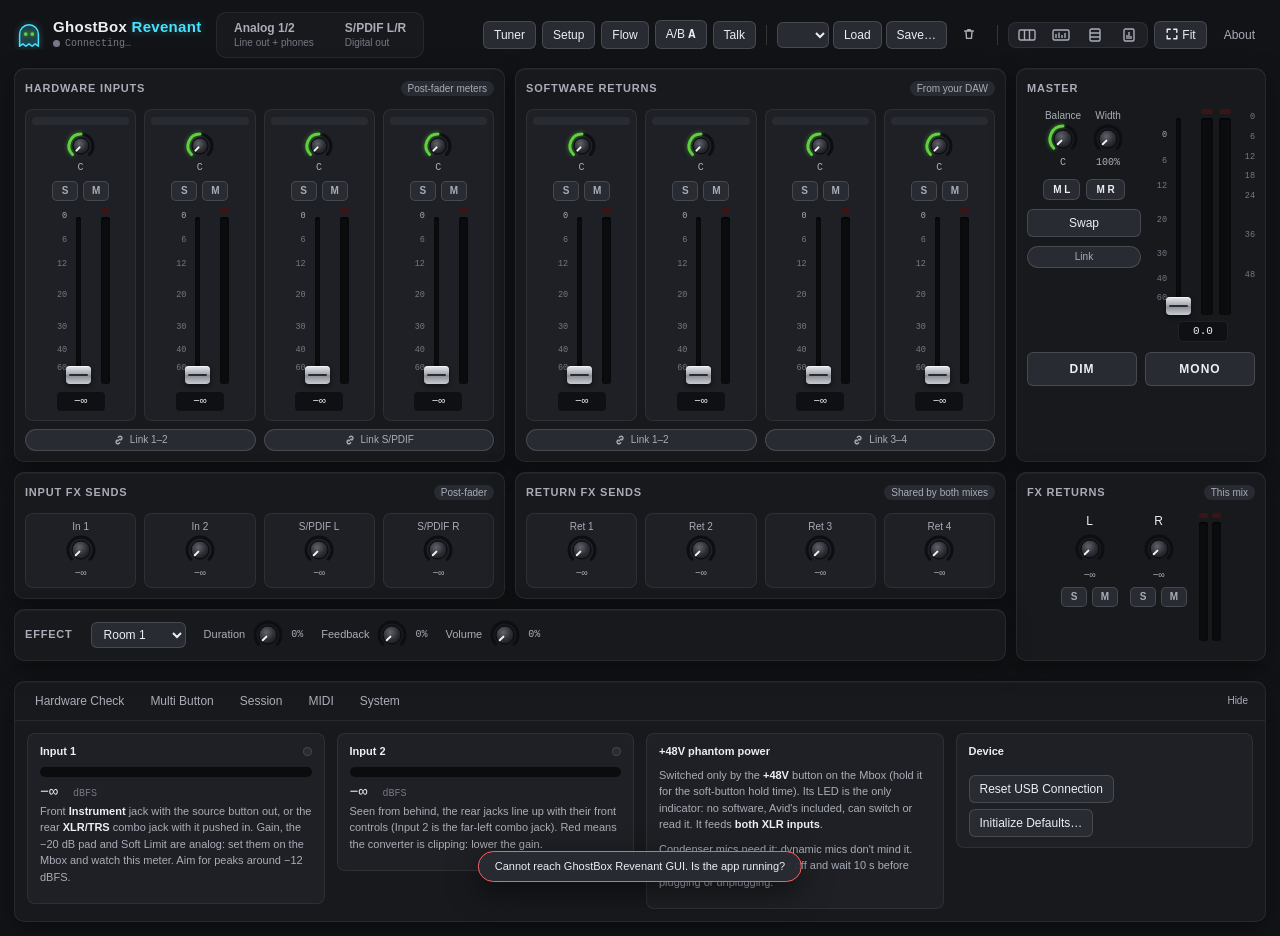
==== commit 3576d3ec: "App: Session page, clip alerts, A/B mixes, talkback, more Multi actions - Session page (tools panel)" ====
--- a/Sources/UI/index.html
+++ b/Sources/UI/index.html
@@ -39,6 +39,8 @@
             <button id="btnTuner" data-action="tuner" title="Tuner (⌘T); also Dim + Mono on the Mbox">Tuner</button>
             <button data-action="setup" title="Clock, latency and panel options (⌘,)">Setup</button>
             <button data-action="flow" title="Signal flow diagram">Flow</button>
+            <button id="btnAB" data-action="abSwap" title="A/B: swap this mix with its other version. The first press keeps a copy of the mix as B, so tweak B and press again to hear A">A/B <b id="abSlot" class="num">A</b></button>
+            <button id="btnTalk" class="toggle" data-action="talkback" title="Talkback: opens the talkback input (Session tab) at unity in this mix and ducks the DAW and FX returns. Use headphones">Talk</button>
             <span class="sep"></span>
             <div class="presets">
                 <select id="presetSelect" aria-label="Presets" title="Saved mixer settings"></select>
@@ -65,6 +67,11 @@
         <div id="bannerDriver" class="banner info" hidden><span id="bannerDriverText"></span>
             <button id="bannerDriverAction" class="primary" data-action="installDriver" hidden>Install Driver…</button>
             <button data-action="dismissDriverBanner">Dismiss</button></div>
+        <div id="bannerUpdate" class="banner info" hidden><span id="bannerUpdateText"></span>
+            <button id="bannerUpdateNotes" data-action="updateNotes">Release Notes</button>
+            <button id="bannerUpdateGet" class="primary" data-action="downloadUpdate">Download &amp; Install…</button>
+            <button id="bannerUpdateShow" data-action="revealUpdate" hidden>Show in Finder</button>
+            <button id="bannerUpdateLater" data-action="dismissUpdateBanner">Later</button></div>
     </div>
 
     <main class="console">
@@ -107,6 +114,7 @@
             <nav role="tablist" aria-label="Tools">
                 <button data-action="toolsTab" data-arg="hardware">Hardware Check</button>
                 <button data-action="toolsTab" data-arg="multi">Multi Button</button>
+                <button data-action="toolsTab" data-arg="session">Session</button>
                 <button data-action="toolsTab" data-arg="midi">MIDI</button>
                 <button data-action="toolsTab" data-arg="system">System</button>
             </nav>
@@ -156,7 +164,7 @@
                 <div class="card">
                     <h3>2. Choose what it does</h3>
                     <select id="multiAction" data-change="multiAction" style="width:100%"></select>
-                    <p class="note" style="margin-top:8px">Play/Pause, Space Bar and Record send key presses (macOS asks once for Accessibility permission). <strong>Forward to DAW</strong> resends the message on a virtual MIDI port called <em>Mbox 3 Multi Button</em>: map it with your DAW's MIDI learn.</p>
+                    <p class="note" style="margin-top:8px">Play/Pause, Space Bar and Record send key presses (macOS asks once for Accessibility permission). <strong>Next Preset</strong> loads your presets in turn (a preset with another reverb or delay costs a second of silence: the Mbox is replugged to apply it). <strong>Swap A/B Mix</strong> and <strong>Talkback</strong> work like the top-bar buttons. <strong>Forward to DAW</strong> resends the message on a virtual MIDI port called <em>Mbox 3 Multi Button</em>: map it with your DAW's MIDI learn.</p>
                 </div>
                 <div class="card">
                     <h3>Soft button hold time</h3>
@@ -165,6 +173,31 @@
                         <option value="750">750 ms</option><option value="1000">1 s</option>
                     </select>
                     <p class="note" style="margin-top:8px">How long to hold the soft buttons (Multi, +48V, Mono, Dim). Last Multi action: <span id="multiLast" class="num">none</span></p>
+                </div>
+            </div>
+
+            <div data-pane="session" class="cards" hidden>
+                <div class="card" style="grid-column: span 2">
+                    <h3>Peaks and clips <span id="sessSince" class="badge">since launch</span></h3>
+                    <table id="sessTable" class="sess"></table>
+                    <div class="row">
+                        <button data-action="clearSession">Clear</button>
+                        <label class="check"><input type="checkbox" id="clipAlerts" data-change="clipAlerts"> Alert me when an input clips</label>
+                    </div>
+                    <p class="note">The highest peak and every clip on each channel since you last cleared, read from the Mbox's own meters (before the faders), so a clip during a take is never missed while you look away.</p>
+                </div>
+                <div class="card" style="grid-column: span 2">
+                    <h3>Out 1/2, last 10 minutes <span id="sessOutPeak" class="badge"></span></h3>
+                    <canvas id="sessHistory" class="history" width="640" height="130" aria-label="Out 1/2 peak level history"></canvas>
+                    <p class="note">The highest peak of each second on Out 1 (<span class="swatch l"></span>) and Out 2 (<span class="swatch r"></span>), newest on the right. Lines at 0 (red), −6, −12, −24 and −48 dBFS.</p>
+                </div>
+                <div class="card">
+                    <h3>Talkback</h3>
+                    <select id="talkInput" data-change="talkInput" style="width:100%">
+                        <option value="0">Input 1</option><option value="1">Input 2</option>
+                        <option value="2">S/PDIF In L</option><option value="3">S/PDIF In R</option>
+                    </select>
+                    <p class="note" style="margin-top:8px"><strong>Talk</strong> in the top bar (or the Multi button) puts this input in the middle of the mix you are on, at unity, and ducks the DAW and FX returns by about 20 dB. Press it again to close. Use headphones: a mic into speakers feeds back.</p>
                 </div>
             </div>
 
--- a/Sources/UI/css/panels.css
+++ b/Sources/UI/css/panels.css
@@ -26,6 +26,17 @@
     background: linear-gradient(90deg, var(--meter-low) 70%, var(--meter-mid) 86%, var(--meter-high)); }
 .level-db { font-family: var(--mono); font-size: 15px; font-variant-numeric: tabular-nums; }
 .level-db small { font-size: var(--fs-tiny); color: var(--text-3); margin-left: 6px; }
+
+table.sess { width: 100%; border-collapse: collapse; font-size: var(--fs-small); font-variant-numeric: tabular-nums; }
+table.sess th { text-align: left; font-weight: 500; color: var(--text-3); padding: 2px 6px; border-bottom: 1px solid var(--line); }
+table.sess td { padding: 2px 6px; color: var(--text-2); font-family: var(--mono); }
+table.sess td:first-child { font-family: inherit; color: var(--text); }
+table.sess tr.clipped td { color: var(--meter-high); }
+canvas.history { width: 100%; height: 130px; display: block; background: #0b0c0e; border-radius: 6px; }
+.swatch { display: inline-block; width: 10px; height: 3px; vertical-align: middle; border-radius: 2px; }
+.swatch.l { background: var(--meter-low); }
+.swatch.r { background: var(--info); }
+label.check { display: inline-flex; gap: 6px; align-items: center; font-size: var(--fs-small); color: var(--text-2); }
 
 .log { font-family: var(--mono); font-size: var(--fs-tiny); background: #0e0f12; border: 1px solid var(--line); border-radius: 6px;
     padding: 6px 8px; height: 132px; overflow-y: auto; color: var(--text-2); line-height: 1.55; user-select: text; -webkit-user-select: text; }
@@ -64,8 +75,25 @@
 .tuner .leds { display: flex; justify-content: center; gap: 26px; margin: 14px 0 8px; font-size: var(--fs-small); color: var(--text-2); }
 .tuner .source { font-size: var(--fs-small); color: var(--text-2); margin-top: 10px; }
 
-/* Flow diagram and about */
-.flow svg { width: 100%; background: #0f1013; border: 1px solid var(--line); border-radius: 8px; }
+/* Flow diagram (colours from the tokens, so it follows the theme) and about */
+.flow svg { display: block; width: 100%; height: auto; background: var(--bg); border: 1px solid var(--line); border-radius: 8px; font-family: var(--font); }
+.flow text { fill: var(--text); font-size: 11.5px; }
+.flow .fl-title { font-size: 12.5px; font-weight: 600; }
+.flow .fl-note { fill: var(--text-2); font-size: 10.5px; }
+.flow .fl-path { fill: var(--text-2); font-size: 10.5px; font-weight: 700; letter-spacing: 0.9px; }
+.flow .fl-zone { fill: var(--surface-1); stroke: var(--line-strong); }
+.flow .fl-box { fill: var(--surface-2); stroke: currentColor; color: var(--line-strong); }
+.flow .fl-wire { fill: none; stroke: currentColor; stroke-width: 1.5; }
+.flow .fl-send { stroke-dasharray: 4 3; }
+.flow marker path { fill: currentColor; }
+.flow .fl-in { color: var(--text-2); }
+.flow .fl-usb { color: var(--accent); }
+.flow .fl-fx { color: var(--fx); }
+.flow .fl-analog { color: var(--on); }
+.flow .fl-spdif { color: var(--info); }
+.flow-notes { margin: 12px 0 0; padding-left: 18px; color: var(--text-2); font-size: var(--fs-small); line-height: 1.5; }
+.flow-notes li + li { margin-top: 3px; }
+.flow-notes b { color: var(--text); font-weight: 600; }
 .about-hero { text-align: center; padding: 10px 0 16px; }
 .about-hero .brand-mark { display: block; width: 56px; height: 56px; margin: 0 auto 8px; }
 .about-hero .title { font-size: 22px; font-weight: 800; }
